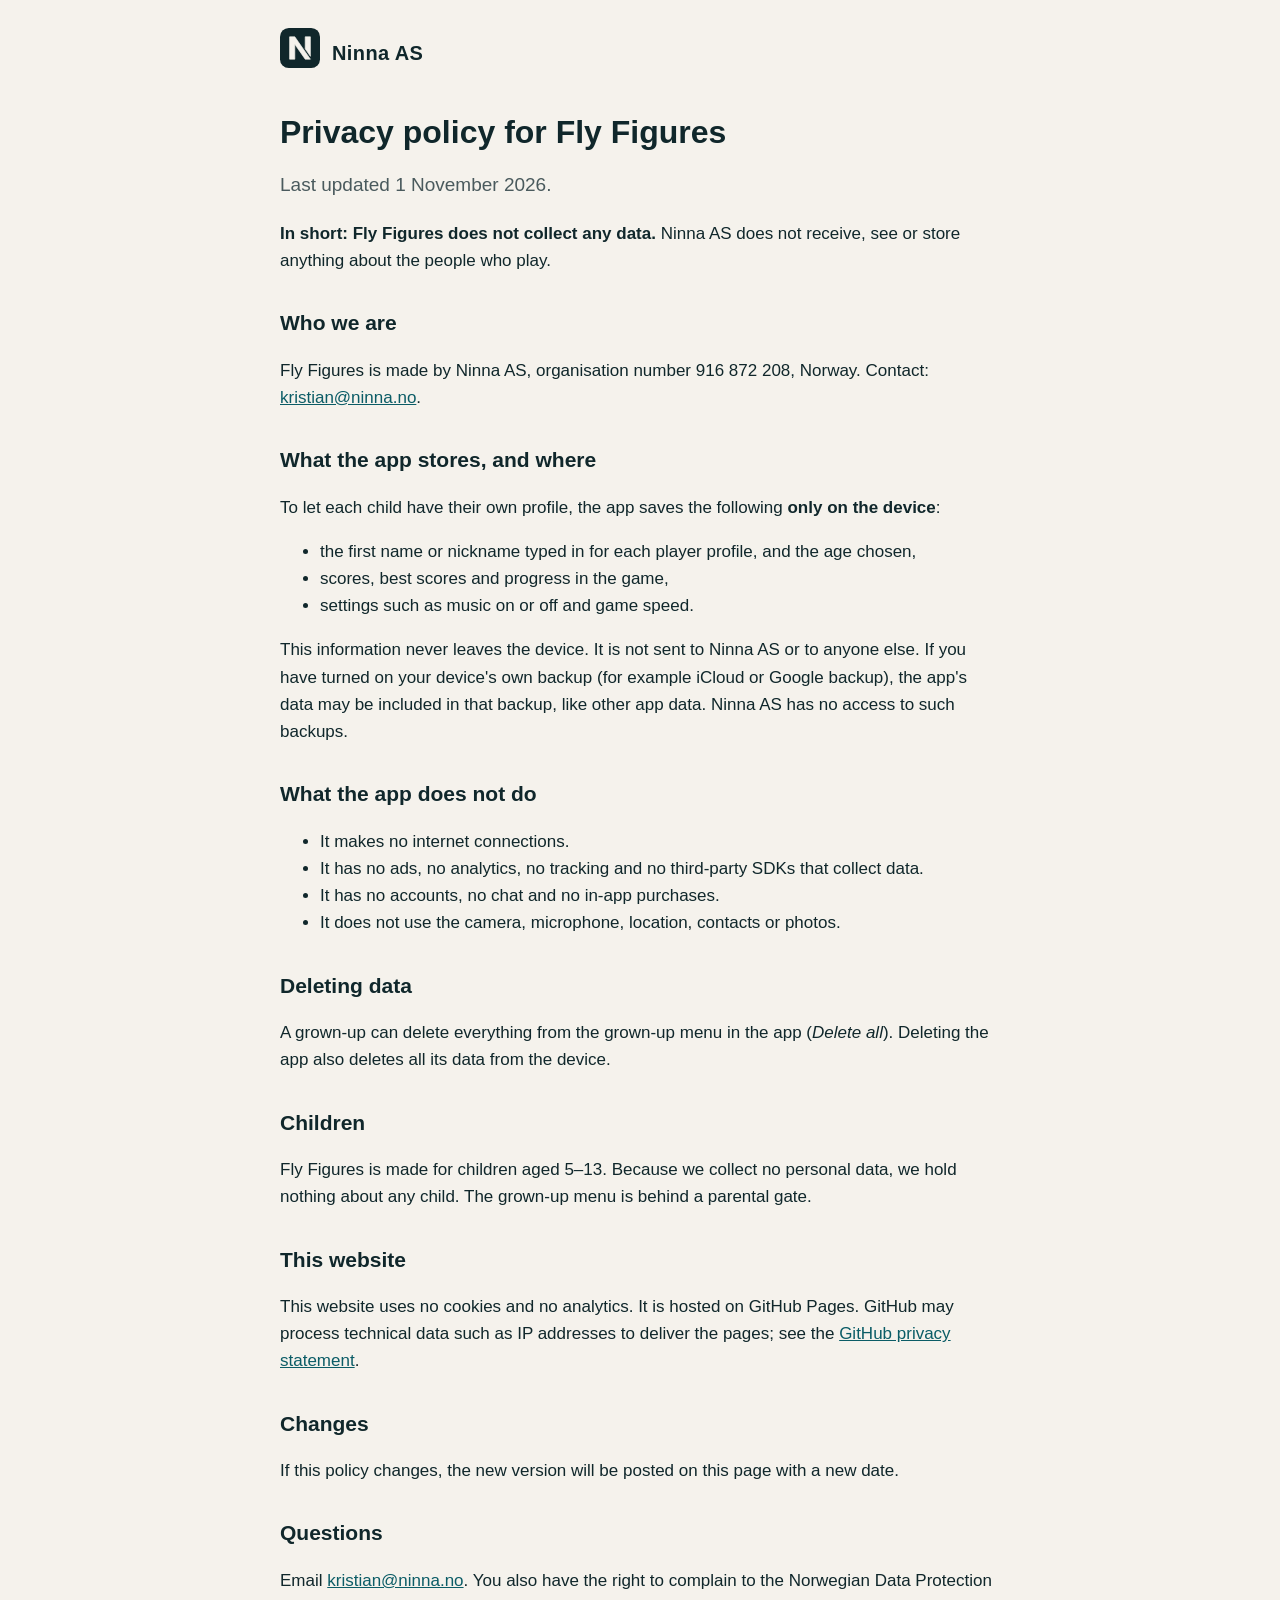
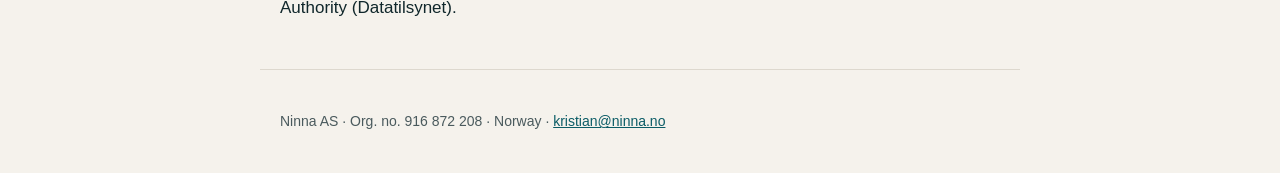
==== fly-figures/privacy/index.html @ 147a1bd4 "ninna-web: nettside for Ninna AS med Fly Figures, personvern og support Co-Authored-By: Claude Opus " ====
<!doctype html><html lang="en"><head><meta charset="utf-8"><meta name="viewport" content="width=device-width,initial-scale=1"><link rel="icon" href="/favicon.ico"><link rel="apple-touch-icon" href="/apple-touch-icon.png"><link rel="stylesheet" href="/style.css"><title>Fly Figures privacy policy</title><meta name="description" content="Privacy policy for Fly Figures by Ninna AS."></head><body>
<header><a href="/"><img src="/img/ninna-ikon.svg" alt=""></a><a href="/">Ninna AS</a></header>
<main>
<h1>Privacy policy for Fly Figures</h1>
<p class="lede">Last updated 1 November 2026.</p>
<p><strong>In short: Fly Figures does not collect any data.</strong> Ninna AS does not receive, see or store anything about the people who play.</p>
<h2>Who we are</h2>
<p>Fly Figures is made by Ninna AS, organisation number 916 872 208, Norway. Contact: <a href="mailto:kristian@ninna.no">kristian@ninna.no</a>.</p>
<h2>What the app stores, and where</h2>
<p>To let each child have their own profile, the app saves the following <strong>only on the device</strong>:</p>
<ul>
<li>the first name or nickname typed in for each player profile, and the age chosen,</li>
<li>scores, best scores and progress in the game,</li>
<li>settings such as music on or off and game speed.</li>
</ul>
<p>This information never leaves the device. It is not sent to Ninna AS or to anyone else. If you have turned on your device's own backup (for example iCloud or Google backup), the app's data may be included in that backup, like other app data. Ninna AS has no access to such backups.</p>
<h2>What the app does not do</h2>
<ul>
<li>It makes no internet connections.</li>
<li>It has no ads, no analytics, no tracking and no third-party SDKs that collect data.</li>
<li>It has no accounts, no chat and no in-app purchases.</li>
<li>It does not use the camera, microphone, location, contacts or photos.</li>
</ul>
<h2>Deleting data</h2>
<p>A grown-up can delete everything from the grown-up menu in the app (<em>Delete all</em>). Deleting the app also deletes all its data from the device.</p>
<h2>Children</h2>
<p>Fly Figures is made for children aged 5–13. Because we collect no personal data, we hold nothing about any child. The grown-up menu is behind a parental gate.</p>
<h2>This website</h2>
<p>This website uses no cookies and no analytics. It is hosted on GitHub Pages. GitHub may process technical data such as IP addresses to deliver the pages; see the <a href="https://docs.github.com/en/site-policy/privacy-policies/github-general-privacy-statement">GitHub privacy statement</a>.</p>
<h2>Changes</h2>
<p>If this policy changes, the new version will be posted on this page with a new date.</p>
<h2>Questions</h2>
<p>Email <a href="mailto:kristian@ninna.no">kristian@ninna.no</a>. You also have the right to complain to the Norwegian Data Protection Authority (Datatilsynet).</p>
</main>
<footer>Ninna AS · Org. no. 916 872 208 · Norway · <a href="mailto:kristian@ninna.no">kristian@ninna.no</a></footer>
</body></html>
---- style.css ----
:root{--blekk:#10272B;--papir:#F5F2EC;--bg:#F5F2EC;--fg:#10272B;--muted:#4a5a5d;--kort:#ffffff;--linje:#ddd8ce;--lenke:#0b5c66}
@media (prefers-color-scheme:dark){:root{--bg:#0d1f22;--fg:#F5F2EC;--muted:#b9c2c3;--kort:#132c30;--linje:#24474c;--lenke:#8fd3dc}}
*{box-sizing:border-box}
body{margin:0;background:var(--bg);color:var(--fg);font:17px/1.6 -apple-system,BlinkMacSystemFont,"Segoe UI",Roboto,Helvetica,Arial,sans-serif}
main,header,footer{max-width:760px;margin:0 auto;padding:0 20px}
header{display:flex;align-items:center;gap:12px;padding-top:28px;padding-bottom:8px}
header img{width:40px;height:40px}
header a{color:var(--fg);text-decoration:none;font-weight:700;font-size:20px;letter-spacing:.02em}
h1{font-size:32px;line-height:1.2;margin:28px 0 8px}
h2{font-size:21px;margin:32px 0 6px}
p,li{color:var(--fg)}
.lede{font-size:19px;color:var(--muted)}
a{color:var(--lenke)}
.kort{background:var(--kort);border:1px solid var(--linje);border-radius:16px;padding:20px;margin:24px 0;display:flex;gap:20px;align-items:center}
.kort img{width:96px;height:96px;border-radius:22%;flex:none}
.kort h2{margin-top:0}
nav.under a{margin-right:18px}
footer{color:var(--muted);font-size:14px;padding-top:40px;padding-bottom:40px;border-top:1px solid var(--linje);margin-top:48px}
.app-topp{display:flex;gap:20px;align-items:center;margin-top:24px}
.app-topp img{width:120px;height:120px;border-radius:22%}
@media (max-width:520px){.kort,.app-topp{flex-direction:column;align-items:flex-start}h1{font-size:27px}}
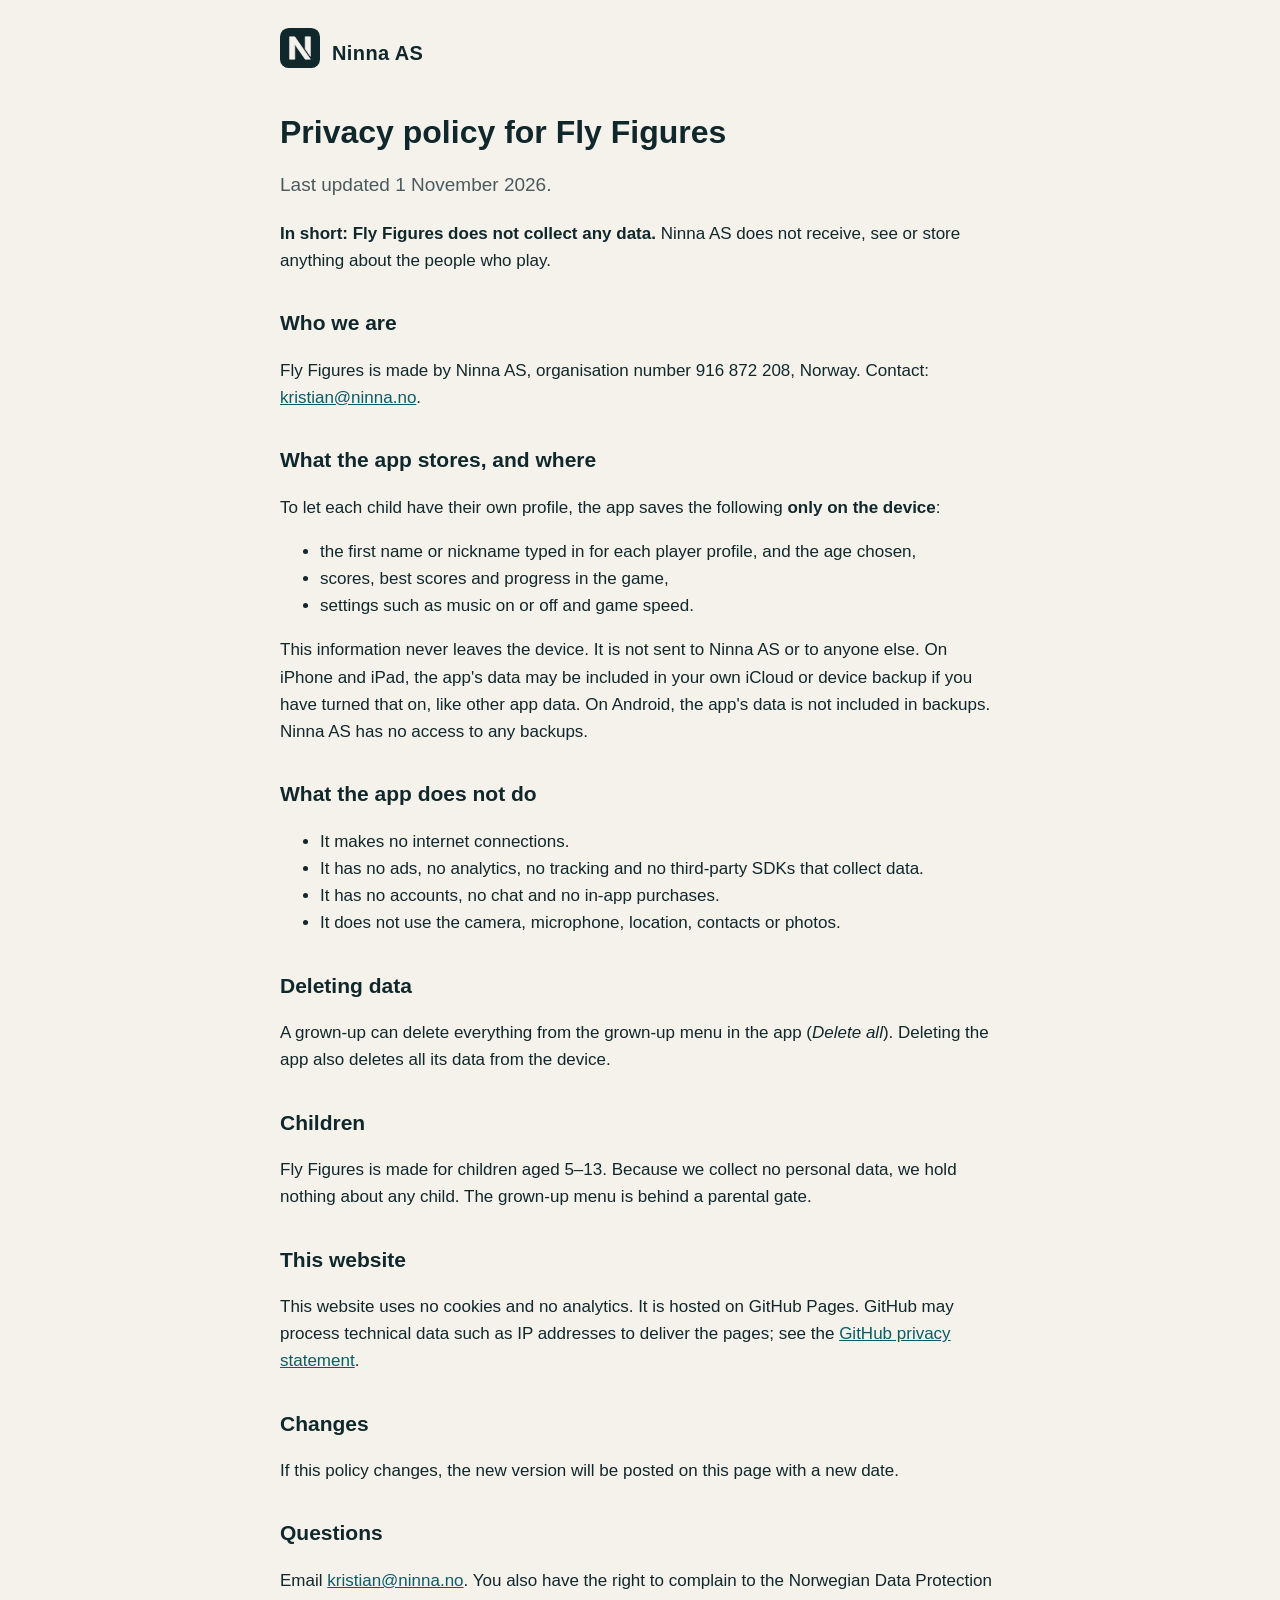
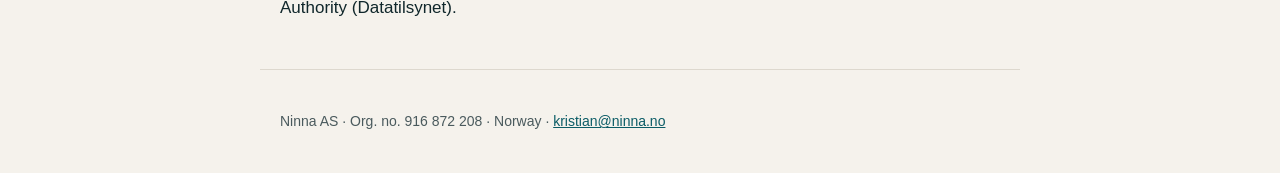
==== commit b4aa5fdd: "ninna-web: support forklarer voksenmenyen, personvern skiller iOS- og Android-backup Co-Authored-By:" ====
--- a/fly-figures/privacy/index.html
+++ b/fly-figures/privacy/index.html
@@ -13,7 +13,7 @@
 <li>scores, best scores and progress in the game,</li>
 <li>settings such as music on or off and game speed.</li>
 </ul>
-<p>This information never leaves the device. It is not sent to Ninna AS or to anyone else. If you have turned on your device's own backup (for example iCloud or Google backup), the app's data may be included in that backup, like other app data. Ninna AS has no access to such backups.</p>
+<p>This information never leaves the device. It is not sent to Ninna AS or to anyone else. On iPhone and iPad, the app's data may be included in your own iCloud or device backup if you have turned that on, like other app data. On Android, the app's data is not included in backups. Ninna AS has no access to any backups.</p>
 <h2>What the app does not do</h2>
 <ul>
 <li>It makes no internet connections.</li>
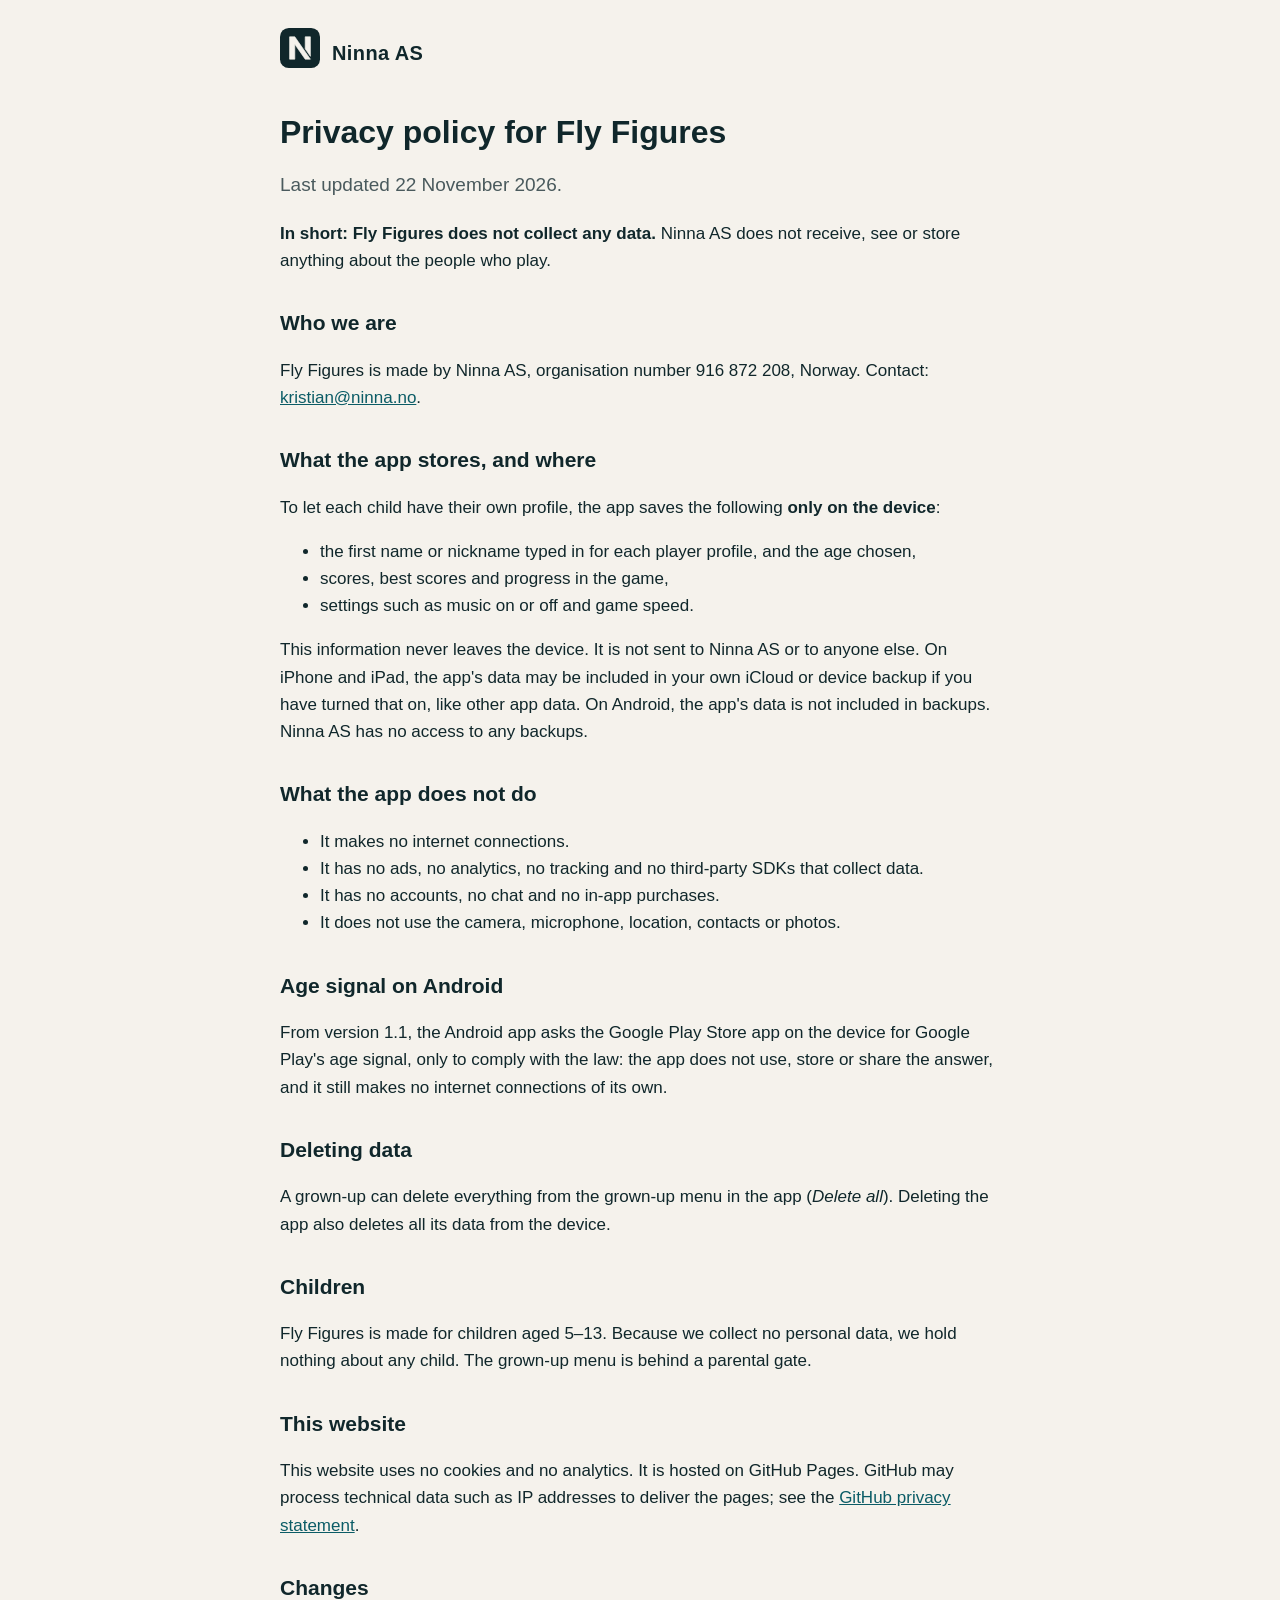
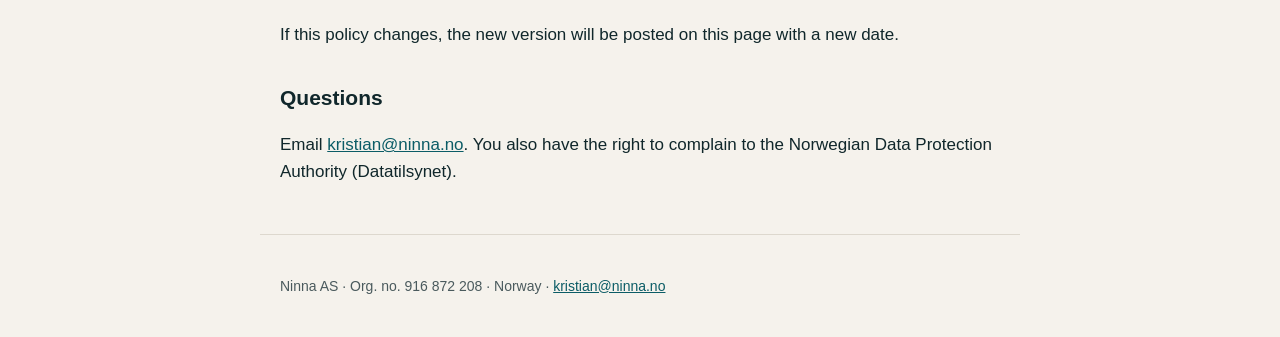
==== commit 41e63a5b: "ninna-web: Fly Figures personvern – én setning om aldersignalet på Android (1.1) Fly Figures 1.1 ber" ====
--- a/fly-figures/privacy/index.html
+++ b/fly-figures/privacy/index.html
@@ -2,7 +2,7 @@
 <header><a href="/"><img src="/img/ninna-ikon.svg" alt=""></a><a href="/">Ninna AS</a></header>
 <main>
 <h1>Privacy policy for Fly Figures</h1>
-<p class="lede">Last updated 1 November 2026.</p>
+<p class="lede">Last updated 22 November 2026.</p>
 <p><strong>In short: Fly Figures does not collect any data.</strong> Ninna AS does not receive, see or store anything about the people who play.</p>
 <h2>Who we are</h2>
 <p>Fly Figures is made by Ninna AS, organisation number 916 872 208, Norway. Contact: <a href="mailto:kristian@ninna.no">kristian@ninna.no</a>.</p>
@@ -21,6 +21,8 @@
 <li>It has no accounts, no chat and no in-app purchases.</li>
 <li>It does not use the camera, microphone, location, contacts or photos.</li>
 </ul>
+<h2>Age signal on Android</h2>
+<p>From version 1.1, the Android app asks the Google Play Store app on the device for Google Play's age signal, only to comply with the law: the app does not use, store or share the answer, and it still makes no internet connections of its own.</p>
 <h2>Deleting data</h2>
 <p>A grown-up can delete everything from the grown-up menu in the app (<em>Delete all</em>). Deleting the app also deletes all its data from the device.</p>
 <h2>Children</h2>
--- a/style.css
+++ b/style.css
@@ -19,3 +19,7 @@
 .app-topp{display:flex;gap:20px;align-items:center;margin-top:24px}
 .app-topp img{width:120px;height:120px;border-radius:22%}
 @media (max-width:520px){.kort,.app-topp{flex-direction:column;align-items:flex-start}h1{font-size:27px}}
+.app-topp .logo{width:min(480px,100%);height:auto;border-radius:0}
+.skjult{position:absolute;width:1px;height:1px;overflow:hidden;clip:rect(0 0 0 0)}
+.galleri{display:grid;grid-template-columns:repeat(auto-fill,minmax(220px,1fr));gap:12px;margin:24px 0}
+.galleri img{width:100%;height:auto;border-radius:12px;border:1px solid var(--linje)}
